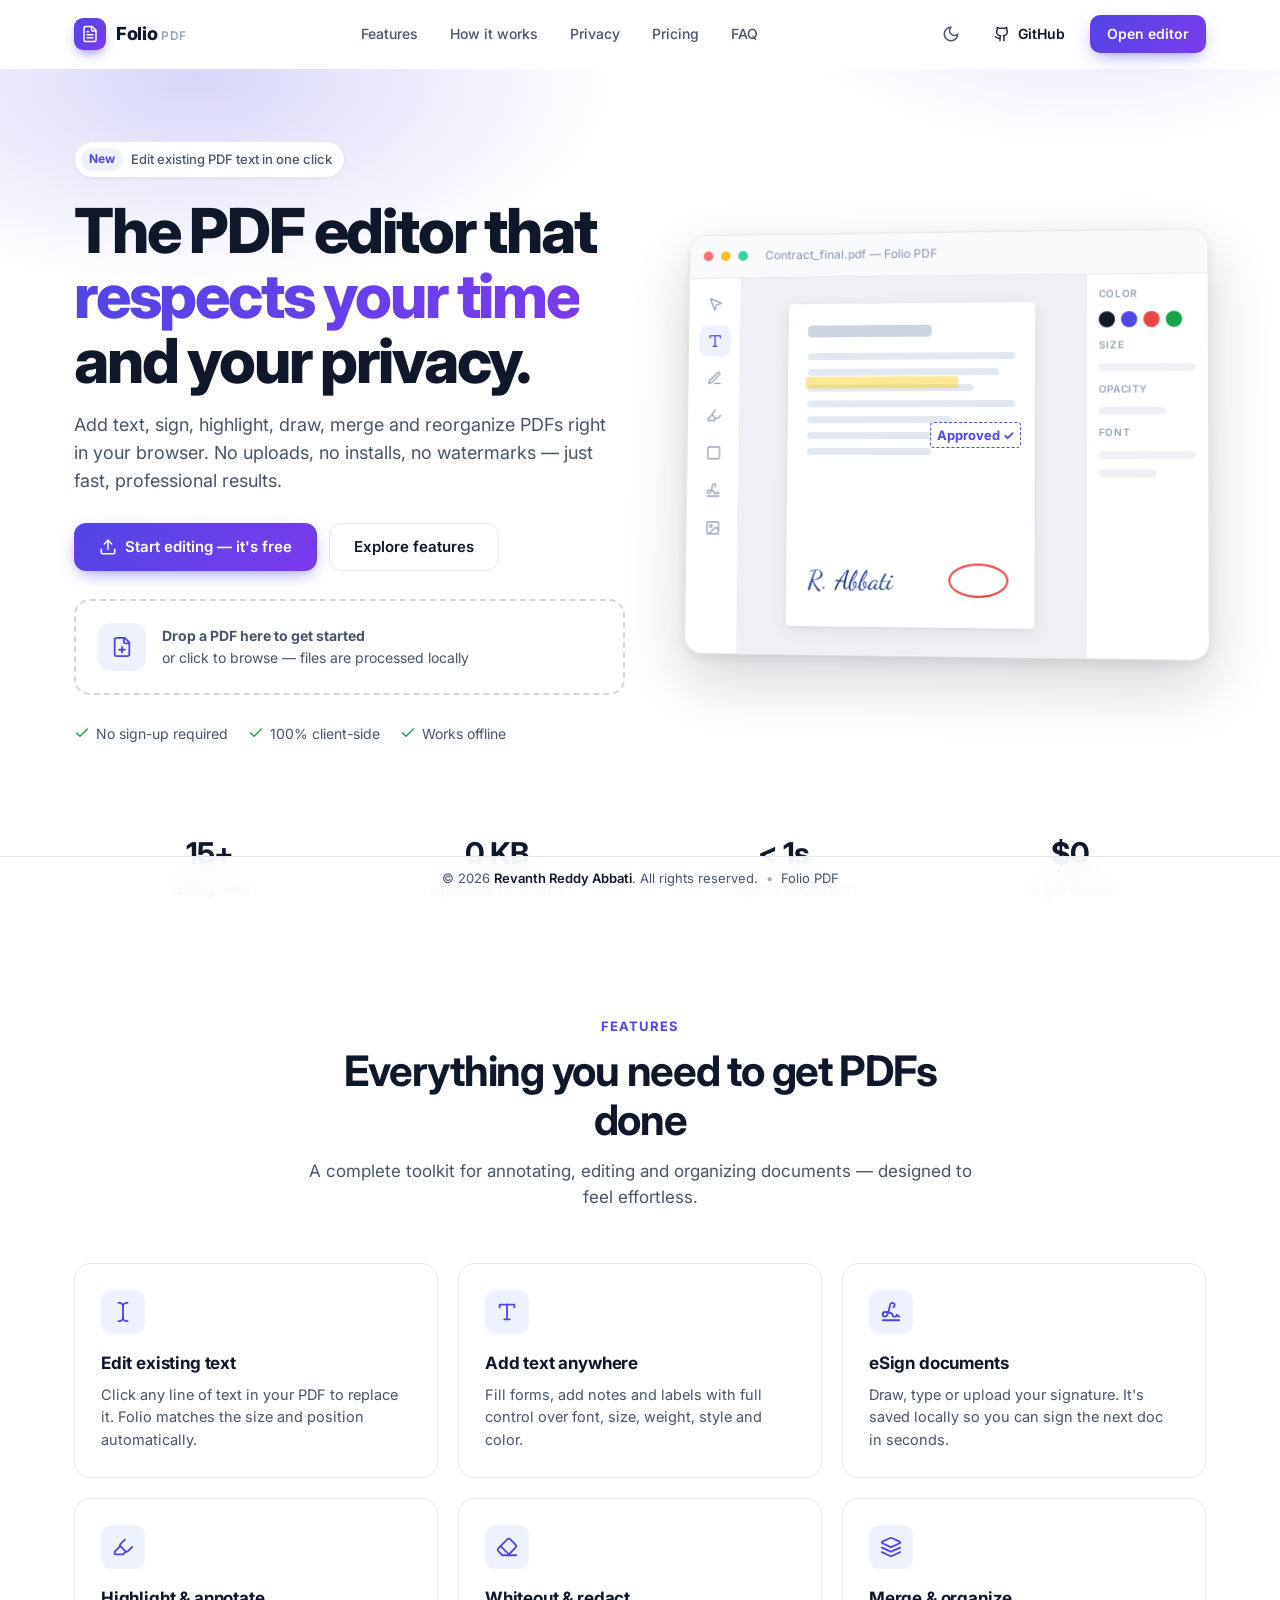
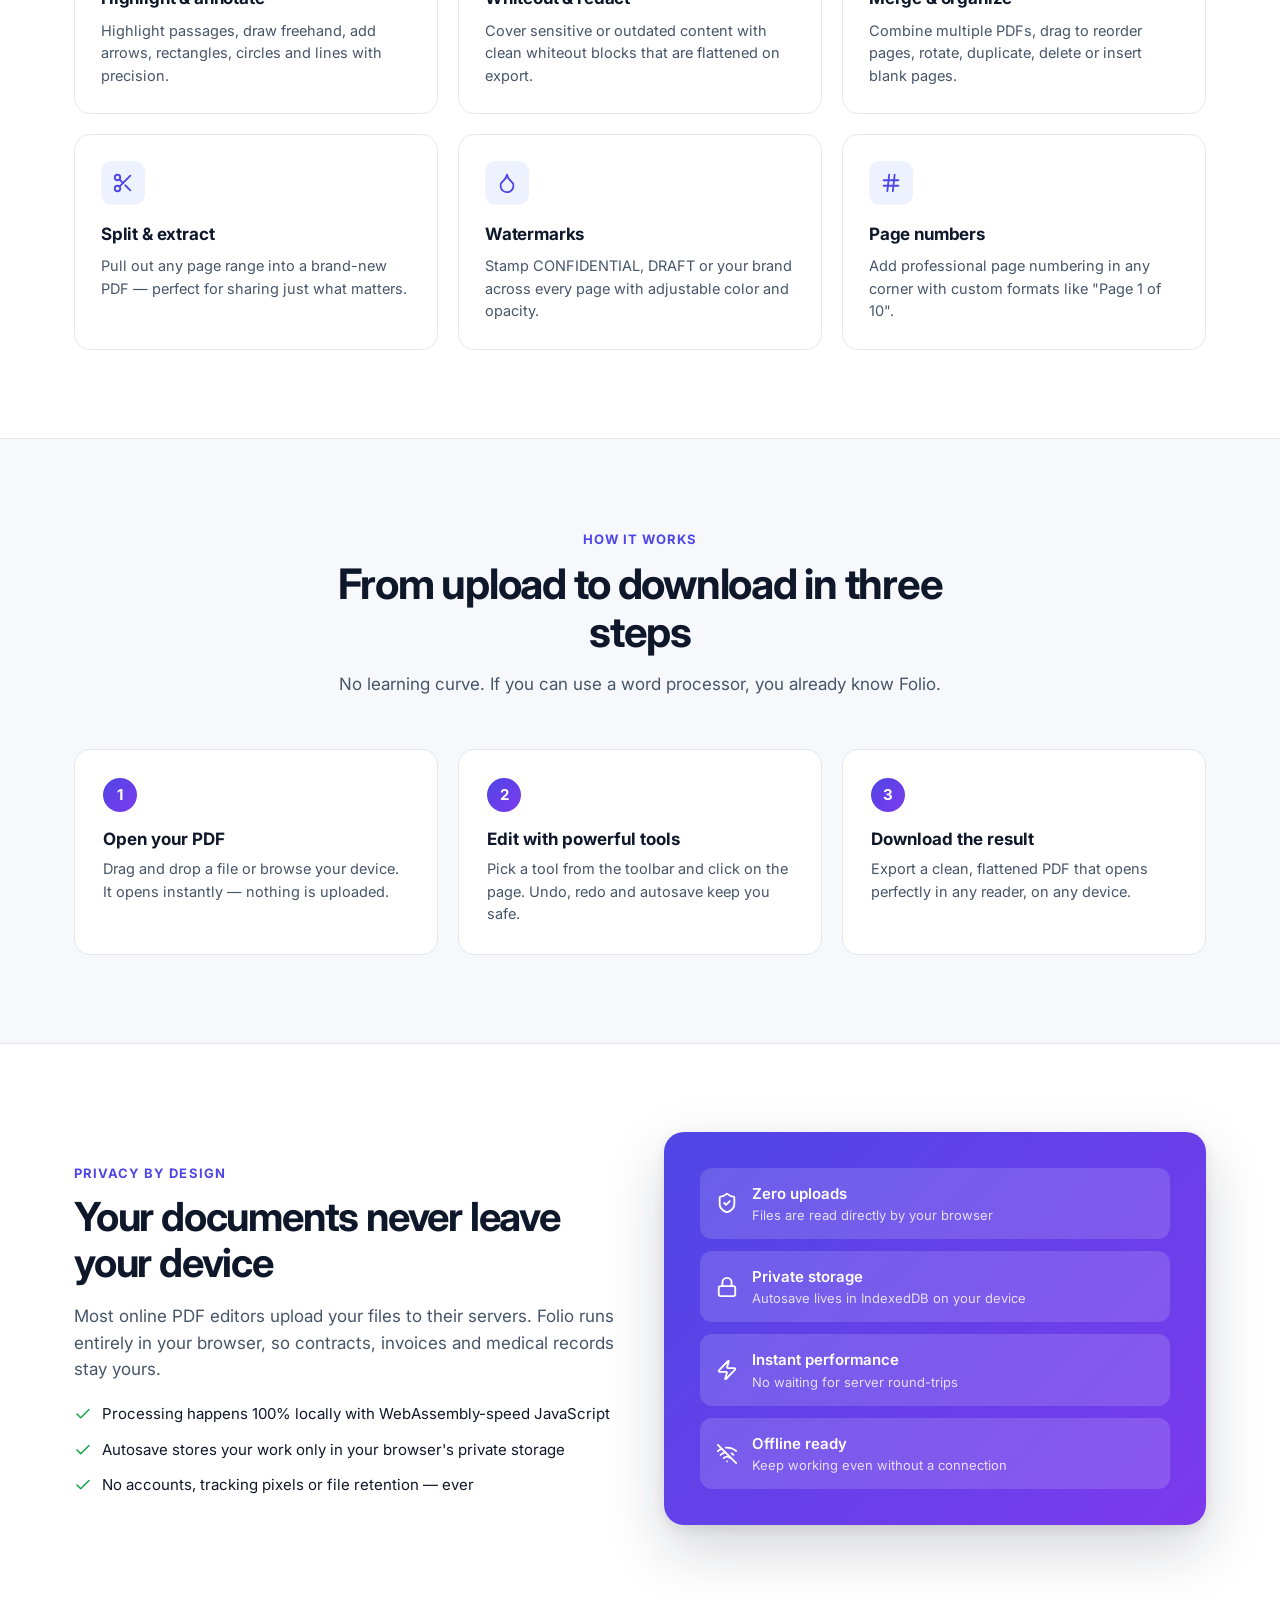
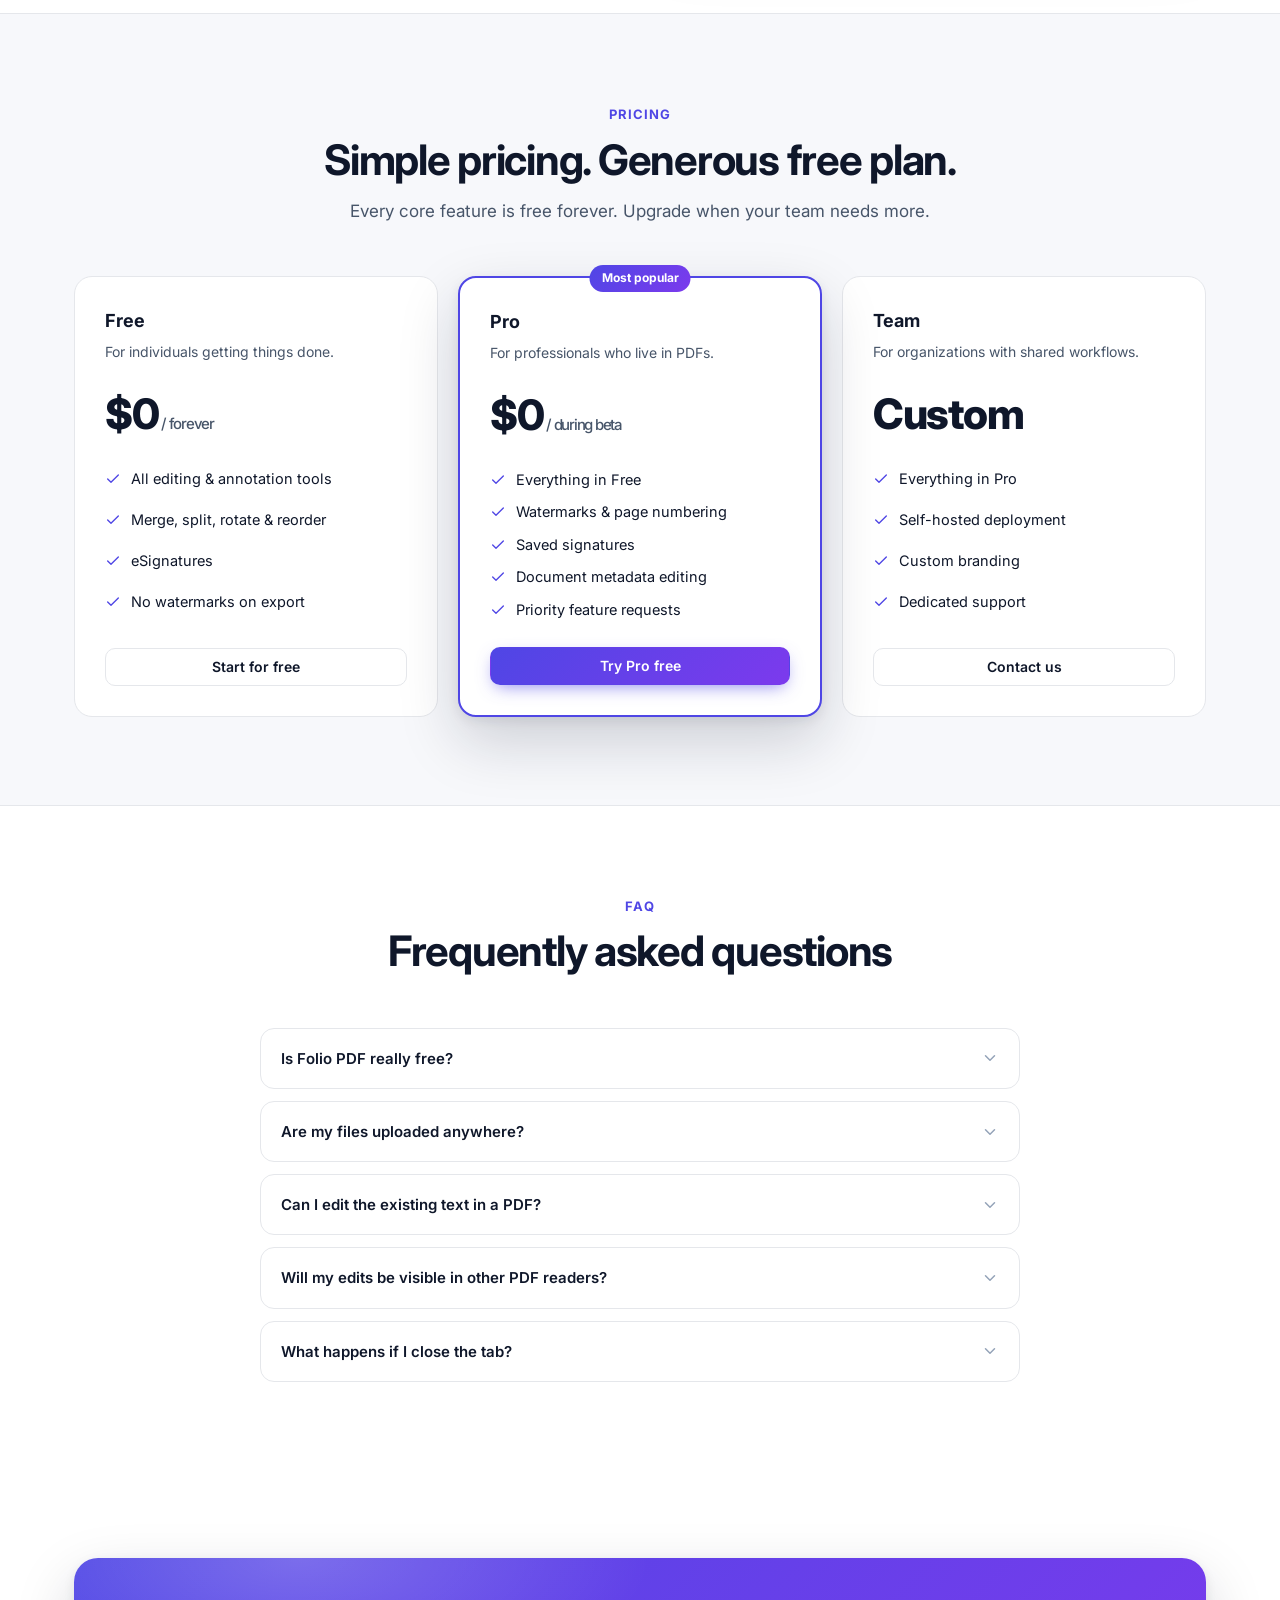
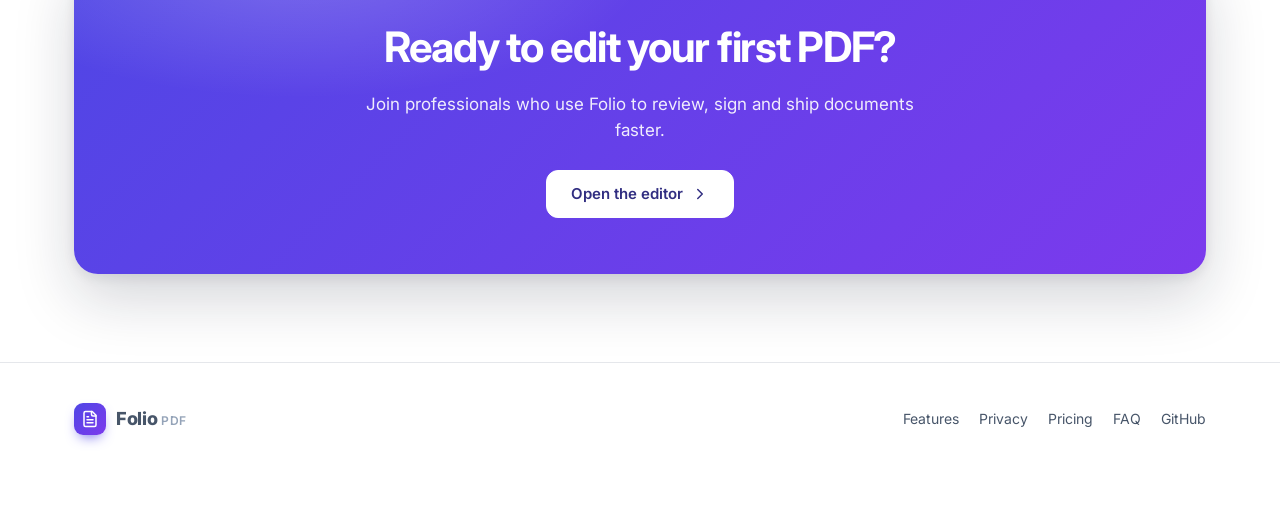
==== index.html @ 62354fe4 "Add Folio PDF: browser-based SaaS PDF editor Landing page plus a full client-side editor (pdf.js + p" ====
<!doctype html>
<html lang="en">
<head>
  <meta charset="utf-8">
  <meta name="viewport" content="width=device-width, initial-scale=1">
  <title>Folio PDF — Edit PDFs in your browser</title>
  <meta name="description" content="Folio PDF is a fast, private, browser-based PDF editor. Add text, edit existing text, sign, highlight, draw, merge, split, rotate and reorder pages — no uploads, no sign-up.">
  <meta name="author" content="Revanth Reddy Abbati">
  <meta property="og:title" content="Folio PDF — Edit PDFs in your browser">
  <meta property="og:description" content="Fast, private, browser-based PDF editor. Your files never leave your device.">
  <meta name="theme-color" content="#4f46e5">
  <link rel="icon" href="favicon.svg" type="image/svg+xml">
  <link rel="preconnect" href="https://fonts.googleapis.com">
  <link rel="preconnect" href="https://fonts.gstatic.com" crossorigin>
  <link href="https://fonts.googleapis.com/css2?family=Inter:wght@400;500;600;700;800&family=Dancing+Script:wght@600&display=swap" rel="stylesheet">
  <link rel="stylesheet" href="assets/css/base.css">
  <link rel="stylesheet" href="assets/css/landing.css">
  <script>try{var t=localStorage.getItem('folio-theme')||(matchMedia('(prefers-color-scheme: dark)').matches?'dark':'light');document.documentElement.dataset.theme=t}catch(e){}</script>
</head>
<body>
  <header class="nav" id="nav">
    <div class="container nav-inner">
      <a href="./" class="logo" aria-label="Folio PDF home">
        <span class="logo-mark"><i data-icon="file"></i></span>
        <span>Folio<small>PDF</small></span>
      </a>
      <nav class="nav-links" id="navLinks">
        <a href="#features">Features</a>
        <a href="#how">How it works</a>
        <a href="#privacy">Privacy</a>
        <a href="#pricing">Pricing</a>
        <a href="#faq">FAQ</a>
      </nav>
      <div class="nav-actions">
        <button class="icon-btn" id="themeBtn" aria-label="Toggle dark mode"><i data-icon="moon"></i></button>
        <a href="https://github.com/RevanthReddyAbbati/PdfEditor" class="btn btn-ghost" target="_blank" rel="noopener"><i data-icon="github" data-size="16"></i> GitHub</a>
        <a href="app.html" class="btn btn-primary">Open editor</a>
        <button class="icon-btn nav-toggle" id="navToggle" aria-label="Menu"><i data-icon="menu"></i></button>
      </div>
    </div>
  </header>

  <main>
    <section class="hero">
      <div class="container hero-grid">
        <div>
          <span class="badge"><b>New</b> Edit existing PDF text in one click</span>
          <h1>The PDF editor that <span class="grad">respects your time</span> and your privacy.</h1>
          <p class="lead">Add text, sign, highlight, draw, merge and reorganize PDFs right in your browser. No uploads, no installs, no watermarks — just fast, professional results.</p>
          <div class="hero-cta">
            <a href="app.html" class="btn btn-primary btn-lg"><i data-icon="upload"></i> Start editing — it's free</a>
            <a href="#features" class="btn btn-lg">Explore features</a>
          </div>
          <label class="dropzone" id="heroDrop">
            <input type="file" accept="application/pdf,.pdf" id="heroFile" hidden>
            <span class="dz-icon"><i data-icon="filePlus" data-size="22"></i></span>
            <span><strong>Drop a PDF here to get started</strong><span>or click to browse — files are processed locally</span></span>
          </label>
          <div class="hero-meta">
            <span><i data-icon="check" data-size="16"></i> No sign-up required</span>
            <span><i data-icon="check" data-size="16"></i> 100% client-side</span>
            <span><i data-icon="check" data-size="16"></i> Works offline</span>
          </div>
        </div>

        <div class="mock" aria-hidden="true">
          <div class="mock-bar"><i></i><i></i><i></i><span class="mock-title">Contract_final.pdf — Folio PDF</span></div>
          <div class="mock-body">
            <div class="mock-tools">
              <div><i data-icon="pointer" data-size="16"></i></div>
              <div class="on"><i data-icon="type" data-size="16"></i></div>
              <div><i data-icon="pen" data-size="16"></i></div>
              <div><i data-icon="highlighter" data-size="16"></i></div>
              <div><i data-icon="square" data-size="16"></i></div>
              <div><i data-icon="signature" data-size="16"></i></div>
              <div><i data-icon="image" data-size="16"></i></div>
            </div>
            <div class="mock-canvas">
              <div class="mock-page">
                <div class="l t"></div>
                <div class="l"></div><div class="l" style="width:92%"></div><div class="l" style="width:80%"></div>
                <div class="l"></div><div class="l" style="width:70%"></div><div class="l" style="width:88%"></div>
                <div class="l" style="width:60%"></div>
                <span class="hl"></span>
                <span class="note">Approved ✓</span>
                <span class="sig">R. Abbati</span>
                <span class="circ"></span>
              </div>
            </div>
            <div class="mock-side">
              <span class="lab">Color</span>
              <div class="sw"><i style="background:#111827"></i><i style="background:#4f46e5"></i><i style="background:#ef4444"></i><i style="background:#16a34a"></i></div>
              <span class="lab">Size</span><div class="bar"></div>
              <span class="lab">Opacity</span><div class="bar" style="width:70%"></div>
              <span class="lab">Font</span><div class="bar"></div><div class="bar" style="width:60%"></div>
            </div>
          </div>
        </div>
      </div>
    </section>

    <div class="stats">
      <div class="container stats-grid">
        <div class="stat reveal"><b>15+</b><span>Editing tools</span></div>
        <div class="stat reveal"><b>0 KB</b><span>Uploaded to servers</span></div>
        <div class="stat reveal"><b>&lt; 1s</b><span>To open a document</span></div>
        <div class="stat reveal"><b>$0</b><span>To get started</span></div>
      </div>
    </div>

    <section id="features">
      <div class="container">
        <div class="section-head reveal">
          <span class="eyebrow">Features</span>
          <h2>Everything you need to get PDFs done</h2>
          <p>A complete toolkit for annotating, editing and organizing documents — designed to feel effortless.</p>
        </div>
        <div class="features-grid">
          <div class="card reveal"><div class="ic"><i data-icon="editText" data-size="22"></i></div><h3>Edit existing text</h3><p>Click any line of text in your PDF to replace it. Folio matches the size and position automatically.</p></div>
          <div class="card reveal"><div class="ic"><i data-icon="type" data-size="22"></i></div><h3>Add text anywhere</h3><p>Fill forms, add notes and labels with full control over font, size, weight, style and color.</p></div>
          <div class="card reveal"><div class="ic"><i data-icon="signature" data-size="22"></i></div><h3>eSign documents</h3><p>Draw, type or upload your signature. It's saved locally so you can sign the next doc in seconds.</p></div>
          <div class="card reveal"><div class="ic"><i data-icon="highlighter" data-size="22"></i></div><h3>Highlight &amp; annotate</h3><p>Highlight passages, draw freehand, add arrows, rectangles, circles and lines with precision.</p></div>
          <div class="card reveal"><div class="ic"><i data-icon="eraser" data-size="22"></i></div><h3>Whiteout &amp; redact</h3><p>Cover sensitive or outdated content with clean whiteout blocks that are flattened on export.</p></div>
          <div class="card reveal"><div class="ic"><i data-icon="layers" data-size="22"></i></div><h3>Merge &amp; organize</h3><p>Combine multiple PDFs, drag to reorder pages, rotate, duplicate, delete or insert blank pages.</p></div>
          <div class="card reveal"><div class="ic"><i data-icon="scissors" data-size="22"></i></div><h3>Split &amp; extract</h3><p>Pull out any page range into a brand-new PDF — perfect for sharing just what matters.</p></div>
          <div class="card reveal"><div class="ic"><i data-icon="droplet" data-size="22"></i></div><h3>Watermarks</h3><p>Stamp CONFIDENTIAL, DRAFT or your brand across every page with adjustable color and opacity.</p></div>
          <div class="card reveal"><div class="ic"><i data-icon="hash" data-size="22"></i></div><h3>Page numbers</h3><p>Add professional page numbering in any corner with custom formats like "Page 1 of 10".</p></div>
        </div>
      </div>
    </section>

    <section id="how" class="alt">
      <div class="container">
        <div class="section-head reveal">
          <span class="eyebrow">How it works</span>
          <h2>From upload to download in three steps</h2>
          <p>No learning curve. If you can use a word processor, you already know Folio.</p>
        </div>
        <div class="steps">
          <div class="step reveal"><h3>Open your PDF</h3><p>Drag and drop a file or browse your device. It opens instantly — nothing is uploaded.</p></div>
          <div class="step reveal"><h3>Edit with powerful tools</h3><p>Pick a tool from the toolbar and click on the page. Undo, redo and autosave keep you safe.</p></div>
          <div class="step reveal"><h3>Download the result</h3><p>Export a clean, flattened PDF that opens perfectly in any reader, on any device.</p></div>
        </div>
      </div>
    </section>

    <section id="privacy">
      <div class="container privacy">
        <div class="reveal">
          <span class="eyebrow">Privacy by design</span>
          <h2>Your documents never leave your device</h2>
          <p>Most online PDF editors upload your files to their servers. Folio runs entirely in your browser, so contracts, invoices and medical records stay yours.</p>
          <ul class="checklist">
            <li><i data-icon="check"></i> Processing happens 100% locally with WebAssembly-speed JavaScript</li>
            <li><i data-icon="check"></i> Autosave stores your work only in your browser's private storage</li>
            <li><i data-icon="check"></i> No accounts, tracking pixels or file retention — ever</li>
          </ul>
        </div>
        <div class="privacy-visual reveal">
          <div class="row"><i data-icon="shield" data-size="22"></i><div>Zero uploads<small>Files are read directly by your browser</small></div></div>
          <div class="row"><i data-icon="lock" data-size="22"></i><div>Private storage<small>Autosave lives in IndexedDB on your device</small></div></div>
          <div class="row"><i data-icon="zap" data-size="22"></i><div>Instant performance<small>No waiting for server round-trips</small></div></div>
          <div class="row"><i data-icon="wifiOff" data-size="22"></i><div>Offline ready<small>Keep working even without a connection</small></div></div>
        </div>
      </div>
    </section>

    <section id="pricing" class="alt">
      <div class="container">
        <div class="section-head reveal">
          <span class="eyebrow">Pricing</span>
          <h2>Simple pricing. Generous free plan.</h2>
          <p>Every core feature is free forever. Upgrade when your team needs more.</p>
        </div>
        <div class="pricing">
          <div class="plan reveal">
            <h3>Free</h3><p class="desc">For individuals getting things done.</p>
            <div class="price">$0<span> / forever</span></div>
            <ul>
              <li><i data-icon="check" data-size="16"></i> All editing &amp; annotation tools</li>
              <li><i data-icon="check" data-size="16"></i> Merge, split, rotate &amp; reorder</li>
              <li><i data-icon="check" data-size="16"></i> eSignatures</li>
              <li><i data-icon="check" data-size="16"></i> No watermarks on export</li>
            </ul>
            <a href="app.html" class="btn">Start for free</a>
          </div>
          <div class="plan featured reveal">
            <h3>Pro</h3><p class="desc">For professionals who live in PDFs.</p>
            <div class="price">$0<span> / during beta</span></div>
            <ul>
              <li><i data-icon="check" data-size="16"></i> Everything in Free</li>
              <li><i data-icon="check" data-size="16"></i> Watermarks &amp; page numbering</li>
              <li><i data-icon="check" data-size="16"></i> Saved signatures</li>
              <li><i data-icon="check" data-size="16"></i> Document metadata editing</li>
              <li><i data-icon="check" data-size="16"></i> Priority feature requests</li>
            </ul>
            <a href="app.html" class="btn btn-primary">Try Pro free</a>
          </div>
          <div class="plan reveal">
            <h3>Team</h3><p class="desc">For organizations with shared workflows.</p>
            <div class="price">Custom</div>
            <ul>
              <li><i data-icon="check" data-size="16"></i> Everything in Pro</li>
              <li><i data-icon="check" data-size="16"></i> Self-hosted deployment</li>
              <li><i data-icon="check" data-size="16"></i> Custom branding</li>
              <li><i data-icon="check" data-size="16"></i> Dedicated support</li>
            </ul>
            <a href="https://github.com/RevanthReddyAbbati/PdfEditor" class="btn" target="_blank" rel="noopener">Contact us</a>
          </div>
        </div>
      </div>
    </section>

    <section id="faq">
      <div class="container">
        <div class="section-head reveal">
          <span class="eyebrow">FAQ</span>
          <h2>Frequently asked questions</h2>
        </div>
        <div class="faq">
          <details class="reveal"><summary>Is Folio PDF really free?<i data-icon="chevronDown"></i></summary><p>Yes. Every editing tool is free to use with no watermarks and no limits on the number of documents.</p></details>
          <details class="reveal"><summary>Are my files uploaded anywhere?<i data-icon="chevronDown"></i></summary><p>No. Folio reads and writes PDFs entirely inside your browser. Your documents are never sent to a server.</p></details>
          <details class="reveal"><summary>Can I edit the existing text in a PDF?<i data-icon="chevronDown"></i></summary><p>Yes. Choose the "Edit text" tool and click any line. Folio covers the original and places editable text with the same size and position.</p></details>
          <details class="reveal"><summary>Will my edits be visible in other PDF readers?<i data-icon="chevronDown"></i></summary><p>Absolutely. Edits are flattened into the PDF on export, so they look identical in Acrobat, Preview, Chrome and mobile readers.</p></details>
          <details class="reveal"><summary>What happens if I close the tab?<i data-icon="chevronDown"></i></summary><p>Your work is autosaved to your browser's local storage. Reopen the editor and you'll pick up right where you left off.</p></details>
        </div>
      </div>
    </section>

    <section>
      <div class="container">
        <div class="cta-band reveal">
          <h2>Ready to edit your first PDF?</h2>
          <p>Join professionals who use Folio to review, sign and ship documents faster.</p>
          <a href="app.html" class="btn btn-lg">Open the editor <i data-icon="chevronRight"></i></a>
        </div>
      </div>
    </section>
  </main>

  <div class="links-footer">
    <div class="container">
      <a href="./" class="logo"><span class="logo-mark"><i data-icon="file"></i></span><span>Folio<small>PDF</small></span></a>
      <nav>
        <a href="#features">Features</a><a href="#privacy">Privacy</a><a href="#pricing">Pricing</a><a href="#faq">FAQ</a>
        <a href="https://github.com/RevanthReddyAbbati/PdfEditor" target="_blank" rel="noopener">GitHub</a>
      </nav>
    </div>
  </div>

  <footer class="site-footer">
    <span>© <span class="js-year">2026</span> <strong>Revanth Reddy Abbati</strong>. All rights reserved.</span>
    <span class="dot hide-sm">•</span><span class="hide-sm">Folio PDF</span>
  </footer>

  <script type="module" src="assets/js/landing.js"></script>
</body>
</html>
---- assets/css/base.css ----
/* ===== Design tokens ===== */
:root {
  --brand: #4f46e5;
  --brand-2: #7c3aed;
  --brand-ink: #ffffff;
  --brand-soft: #eef2ff;
  --bg: #ffffff;
  --bg-2: #f7f8fb;
  --bg-3: #eef0f5;
  --surface: #ffffff;
  --surface-2: #f9fafb;
  --text: #0f172a;
  --text-2: #475569;
  --text-3: #94a3b8;
  --border: #e5e7eb;
  --border-2: #d1d5db;
  --danger: #dc2626;
  --success: #16a34a;
  --shadow-sm: 0 1px 2px rgba(15, 23, 42, .06);
  --shadow: 0 4px 16px rgba(15, 23, 42, .08), 0 1px 3px rgba(15, 23, 42, .06);
  --shadow-lg: 0 24px 60px rgba(15, 23, 42, .18), 0 4px 12px rgba(15, 23, 42, .08);
  --radius: 12px;
  --radius-sm: 8px;
  --footer-h: 44px;
  --font: 'Inter', system-ui, -apple-system, 'Segoe UI', Roboto, sans-serif;
  color-scheme: light;
}

:root[data-theme="dark"] {
  --brand: #818cf8;
  --brand-2: #a78bfa;
  --brand-ink: #0b0d14;
  --brand-soft: rgba(129, 140, 248, .14);
  --bg: #0b0d14;
  --bg-2: #10131c;
  --bg-3: #161a26;
  --surface: #131722;
  --surface-2: #1a1f2d;
  --text: #e6e8ef;
  --text-2: #a3aac0;
  --text-3: #6b7390;
  --border: #252b3b;
  --border-2: #323a4f;
  --danger: #f87171;
  --success: #4ade80;
  --shadow-sm: 0 1px 2px rgba(0, 0, 0, .4);
  --shadow: 0 4px 16px rgba(0, 0, 0, .35);
  --shadow-lg: 0 24px 60px rgba(0, 0, 0, .55);
  color-scheme: dark;
}

*, *::before, *::after { box-sizing: border-box; }
html, body { margin: 0; padding: 0; }
body {
  font-family: var(--font);
  background: var(--bg);
  color: var(--text);
  font-size: 15px;
  line-height: 1.55;
  -webkit-font-smoothing: antialiased;
}
a { color: inherit; text-decoration: none; }
button, input, select, textarea { font: inherit; color: inherit; }
img, svg { display: block; }
.icon { flex-shrink: 0; }

/* ===== Buttons ===== */
.btn {
  display: inline-flex; align-items: center; justify-content: center; gap: 8px;
  height: 38px; padding: 0 16px; border-radius: 10px;
  border: 1px solid var(--border); background: var(--surface); color: var(--text);
  font-weight: 600; font-size: 14px; cursor: pointer; white-space: nowrap;
  transition: background .15s, border-color .15s, transform .1s, box-shadow .15s;
}
.btn:hover { background: var(--surface-2); border-color: var(--border-2); }
.btn:active { transform: translateY(1px); }
.btn:disabled { opacity: .45; cursor: not-allowed; }
.btn-primary {
  background: linear-gradient(135deg, var(--brand), var(--brand-2));
  border-color: transparent; color: #fff;
  box-shadow: 0 6px 18px -6px color-mix(in srgb, var(--brand) 70%, transparent);
}
:root[data-theme="dark"] .btn-primary { color: #0b0d14; }
.btn-primary:hover { background: linear-gradient(135deg, var(--brand), var(--brand-2)); filter: brightness(1.07); border-color: transparent; }
.btn-ghost { background: transparent; border-color: transparent; }
.btn-ghost:hover { background: var(--bg-3); border-color: transparent; }
.btn-lg { height: 48px; padding: 0 24px; font-size: 15px; border-radius: 12px; }
.btn-sm { height: 32px; padding: 0 12px; font-size: 13px; border-radius: 8px; }
.btn-danger { color: var(--danger); }
.icon-btn {
  display: inline-grid; place-items: center; width: 36px; height: 36px;
  border-radius: 9px; border: 1px solid transparent; background: transparent;
  color: var(--text-2); cursor: pointer; transition: background .15s, color .15s;
}
.icon-btn:hover { background: var(--bg-3); color: var(--text); }
.icon-btn:disabled { opacity: .35; cursor: not-allowed; background: transparent; }
.icon-btn.active { background: var(--brand-soft); color: var(--brand); }

/* ===== Brand ===== */
.logo { display: inline-flex; align-items: center; gap: 10px; font-weight: 800; font-size: 18px; letter-spacing: -.02em; }
.logo-mark {
  width: 32px; height: 32px; border-radius: 9px; display: grid; place-items: center;
  background: linear-gradient(135deg, var(--brand), var(--brand-2)); color: #fff;
  box-shadow: 0 6px 14px -6px var(--brand);
}
.logo-mark svg { width: 18px; height: 18px; }
.logo small { font-weight: 600; color: var(--text-3); font-size: 12px; margin-left: 4px; letter-spacing: .04em; }

/* ===== Fixed footer ===== */
.site-footer {
  position: fixed; left: 0; right: 0; bottom: 0; z-index: 50;
  height: var(--footer-h);
  display: flex; align-items: center; justify-content: center; gap: 8px;
  padding: 0 16px;
  background: color-mix(in srgb, var(--surface) 88%, transparent);
  backdrop-filter: saturate(160%) blur(12px);
  -webkit-backdrop-filter: saturate(160%) blur(12px);
  border-top: 1px solid var(--border);
  font-size: 13px; color: var(--text-2);
  text-align: center;
}
.site-footer strong { color: var(--text); font-weight: 600; }
.site-footer .dot { opacity: .5; }
@media (max-width: 520px) { .site-footer .hide-sm { display: none; } }

/* ===== Toasts ===== */
.toasts { position: fixed; right: 16px; bottom: calc(var(--footer-h) + 16px); z-index: 1000; display: flex; flex-direction: column; gap: 8px; pointer-events: none; }
.toast {
  pointer-events: auto; display: flex; align-items: center; gap: 10px;
  background: var(--text); color: var(--bg); padding: 10px 14px; border-radius: 10px;
  box-shadow: var(--shadow-lg); font-size: 14px; font-weight: 500; max-width: 360px;
  animation: toast-in .25s ease;
}
.toast.error { background: var(--danger); color: #fff; }
.toast.success .icon { color: var(--success); }
@keyframes toast-in { from { opacity: 0; transform: translateY(8px); } }

.sr-only { position: absolute; width: 1px; height: 1px; overflow: hidden; clip: rect(0 0 0 0); }
---- assets/css/landing.css ----
body { padding-bottom: var(--footer-h); }
.container { width: 100%; max-width: 1180px; margin: 0 auto; padding: 0 24px; }
@media (max-width: 520px) { .container { padding: 0 16px; } }

/* ===== Nav ===== */
.nav {
  position: sticky; top: 0; z-index: 40;
  background: color-mix(in srgb, var(--bg) 82%, transparent);
  backdrop-filter: saturate(160%) blur(14px); -webkit-backdrop-filter: saturate(160%) blur(14px);
  border-bottom: 1px solid transparent; transition: border-color .2s;
}
.nav.scrolled { border-bottom-color: var(--border); }
.nav-inner { display: flex; align-items: center; justify-content: space-between; height: 68px; gap: 16px; }
.nav-links { display: flex; gap: 4px; }
.nav-links a { padding: 8px 14px; border-radius: 8px; color: var(--text-2); font-weight: 500; font-size: 14px; }
.nav-links a:hover { color: var(--text); background: var(--bg-3); }
.nav-actions { display: flex; align-items: center; gap: 8px; }
.nav-toggle { display: none; }
@media (max-width: 860px) {
  .nav-links {
    display: none; position: absolute; top: 68px; left: 0; right: 0; flex-direction: column;
    background: var(--surface); border-bottom: 1px solid var(--border); padding: 8px 16px 16px; box-shadow: var(--shadow);
  }
  .nav-links.open { display: flex; }
  .nav-toggle { display: inline-grid; }
  .nav-actions .btn-ghost { display: none; }
}

/* ===== Hero ===== */
.hero { position: relative; padding: 72px 0 40px; overflow: hidden; }
.hero::before {
  content: ''; position: absolute; inset: -200px -100px auto; height: 700px; z-index: -1;
  background:
    radial-gradient(600px 300px at 20% 30%, color-mix(in srgb, var(--brand) 22%, transparent), transparent 70%),
    radial-gradient(500px 300px at 80% 10%, color-mix(in srgb, var(--brand-2) 20%, transparent), transparent 70%);
}
.hero-grid { display: grid; grid-template-columns: 1.05fr 1fr; gap: 56px; align-items: center; }
.badge {
  display: inline-flex; align-items: center; gap: 8px; padding: 6px 12px 6px 6px; border-radius: 999px;
  background: var(--surface); border: 1px solid var(--border); font-size: 13px; font-weight: 500; color: var(--text-2);
  box-shadow: var(--shadow-sm);
}
.badge b { background: var(--brand-soft); color: var(--brand); padding: 2px 8px; border-radius: 999px; font-size: 12px; }
.hero h1 { font-size: clamp(38px, 5.4vw, 62px); line-height: 1.05; letter-spacing: -.035em; margin: 20px 0 18px; font-weight: 800; }
.grad { background: linear-gradient(135deg, var(--brand), var(--brand-2)); -webkit-background-clip: text; background-clip: text; color: transparent; }
.hero p.lead { font-size: 18px; color: var(--text-2); max-width: 540px; margin: 0 0 28px; }
.hero-cta { display: flex; gap: 12px; flex-wrap: wrap; }
.hero-meta { display: flex; gap: 20px; margin-top: 28px; flex-wrap: wrap; color: var(--text-2); font-size: 14px; }
.hero-meta span { display: inline-flex; align-items: center; gap: 6px; }
.hero-meta .icon { color: var(--success); }

.dropzone {
  margin-top: 28px; border: 2px dashed var(--border-2); border-radius: 16px; padding: 22px;
  display: flex; align-items: center; gap: 16px; background: var(--surface); cursor: pointer;
  transition: border-color .15s, background .15s;
}
.dropzone:hover, .dropzone.drag { border-color: var(--brand); background: var(--brand-soft); }
.dropzone .dz-icon { width: 48px; height: 48px; border-radius: 12px; display: grid; place-items: center; background: var(--brand-soft); color: var(--brand); flex-shrink: 0; }
.dropzone strong { display: block; }
.dropzone span { color: var(--text-2); font-size: 14px; }

/* App mock */
.mock {
  border-radius: 18px; background: var(--surface); border: 1px solid var(--border); box-shadow: var(--shadow-lg);
  overflow: hidden; transform: perspective(1600px) rotateY(-6deg) rotateX(3deg); transition: transform .4s;
}
.mock:hover { transform: none; }
.mock-bar { display: flex; align-items: center; gap: 8px; padding: 12px 14px; border-bottom: 1px solid var(--border); background: var(--surface-2); }
.mock-bar i { width: 10px; height: 10px; border-radius: 50%; background: var(--border-2); display: block; }
.mock-bar i:nth-child(1) { background: #f87171; } .mock-bar i:nth-child(2) { background: #fbbf24; } .mock-bar i:nth-child(3) { background: #34d399; }
.mock-bar .mock-title { margin-left: 10px; font-size: 12px; color: var(--text-3); font-weight: 500; }
.mock-body { display: grid; grid-template-columns: 54px 1fr 120px; height: 380px; }
.mock-tools { border-right: 1px solid var(--border); display: flex; flex-direction: column; align-items: center; gap: 6px; padding: 10px 0; }
.mock-tools div { width: 32px; height: 32px; border-radius: 8px; display: grid; place-items: center; color: var(--text-3); }
.mock-tools div.on { background: var(--brand-soft); color: var(--brand); }
.mock-canvas { background: var(--bg-3); display: grid; place-items: center; padding: 18px; }
.mock-page { width: 100%; max-width: 250px; aspect-ratio: 1 / 1.3; background: #fff; border-radius: 4px; box-shadow: var(--shadow); padding: 22px 20px; position: relative; color: #0f172a; }
.mock-page .l { height: 7px; border-radius: 4px; background: #e2e8f0; margin-bottom: 9px; }
.mock-page .l.t { height: 12px; width: 60%; background: #cbd5e1; margin-bottom: 16px; }
.mock-page .hl { position: absolute; left: 18px; top: 74px; width: 62%; height: 12px; background: rgba(250, 204, 21, .45); border-radius: 2px; }
.mock-page .note { position: absolute; right: 14px; top: 120px; font-size: 13px; font-weight: 700; color: var(--brand); border: 1.5px dashed var(--brand); padding: 2px 6px; border-radius: 4px; background: #fff; }
.mock-page .sig { position: absolute; left: 22px; bottom: 26px; font-family: 'Dancing Script', cursive; font-size: 26px; color: #1e3a8a; }
.mock-page .circ { position: absolute; right: 26px; bottom: 30px; width: 60px; height: 34px; border: 2px solid #ef4444; border-radius: 50%; }
.mock-side { border-left: 1px solid var(--border); padding: 12px; display: flex; flex-direction: column; gap: 10px; }
.mock-side .sw { display: flex; gap: 6px; }
.mock-side .sw i { width: 16px; height: 16px; border-radius: 50%; display: block; }
.mock-side .bar { height: 8px; border-radius: 4px; background: var(--bg-3); }
.mock-side .lab { font-size: 10px; text-transform: uppercase; letter-spacing: .06em; color: var(--text-3); font-weight: 600; }
@media (max-width: 960px) { .hero-grid { grid-template-columns: 1fr; } .mock { transform: none; } }
@media (max-width: 520px) { .mock-body { grid-template-columns: 44px 1fr; } .mock-side { display: none; } .hero { padding-top: 40px; } }

/* ===== Sections ===== */
section { padding: 88px 0; }
.section-head { text-align: center; max-width: 680px; margin: 0 auto 52px; }
.eyebrow { color: var(--brand); font-weight: 700; font-size: 13px; letter-spacing: .08em; text-transform: uppercase; }
.section-head h2 { font-size: clamp(28px, 3.6vw, 42px); letter-spacing: -.03em; line-height: 1.15; margin: 10px 0 14px; }
.section-head p { color: var(--text-2); font-size: 17px; margin: 0; }
.alt { background: var(--bg-2); border-top: 1px solid var(--border); border-bottom: 1px solid var(--border); }

.stats { padding: 28px 0 8px; }
.stats-grid { display: grid; grid-template-columns: repeat(4, 1fr); gap: 16px; }
.stat { text-align: center; padding: 18px; }
.stat b { display: block; font-size: 30px; letter-spacing: -.03em; }
.stat span { color: var(--text-2); font-size: 14px; }
@media (max-width: 720px) { .stats-grid { grid-template-columns: repeat(2, 1fr); } }

.features-grid { display: grid; grid-template-columns: repeat(3, 1fr); gap: 20px; }
.card {
  background: var(--surface); border: 1px solid var(--border); border-radius: 16px; padding: 26px;
  transition: transform .2s, box-shadow .2s, border-color .2s;
}
.card:hover { transform: translateY(-3px); box-shadow: var(--shadow); border-color: var(--border-2); }
.card .ic { width: 44px; height: 44px; border-radius: 11px; display: grid; place-items: center; background: var(--brand-soft); color: var(--brand); margin-bottom: 16px; }
.card h3 { margin: 0 0 8px; font-size: 17px; letter-spacing: -.01em; }
.card p { margin: 0; color: var(--text-2); font-size: 14.5px; }
@media (max-width: 960px) { .features-grid { grid-template-columns: repeat(2, 1fr); } }
@media (max-width: 620px) { .features-grid { grid-template-columns: 1fr; } }

.steps { display: grid; grid-template-columns: repeat(3, 1fr); gap: 20px; counter-reset: step; }
.step { position: relative; padding: 28px; border-radius: 16px; background: var(--surface); border: 1px solid var(--border); }
.step::before {
  counter-increment: step; content: counter(step); width: 34px; height: 34px; border-radius: 50%;
  display: grid; place-items: center; font-weight: 700; color: #fff; margin-bottom: 14px;
  background: linear-gradient(135deg, var(--brand), var(--brand-2));
}
.step h3 { margin: 0 0 6px; font-size: 17px; }
.step p { margin: 0; color: var(--text-2); font-size: 14.5px; }
@media (max-width: 820px) { .steps { grid-template-columns: 1fr; } }

/* Privacy band */
.privacy { display: grid; grid-template-columns: 1fr 1fr; gap: 48px; align-items: center; }
.privacy h2 { font-size: clamp(28px, 3.4vw, 40px); letter-spacing: -.03em; line-height: 1.15; margin: 10px 0 14px; }
.privacy p { color: var(--text-2); font-size: 17px; }
.checklist { list-style: none; padding: 0; margin: 20px 0 0; display: grid; gap: 12px; }
.checklist li { display: flex; gap: 10px; align-items: flex-start; }
.checklist .icon { color: var(--success); margin-top: 3px; }
.privacy-visual { border-radius: 20px; padding: 36px; background: linear-gradient(135deg, var(--brand), var(--brand-2)); color: #fff; box-shadow: var(--shadow-lg); }
.privacy-visual .row { display: flex; align-items: center; gap: 14px; padding: 14px 16px; border-radius: 12px; background: rgba(255,255,255,.14); margin-bottom: 12px; font-weight: 600; }
.privacy-visual .row:last-child { margin-bottom: 0; }
.privacy-visual small { display: block; font-weight: 400; opacity: .8; font-size: 13px; }
@media (max-width: 860px) { .privacy { grid-template-columns: 1fr; } }

/* Pricing */
.pricing { display: grid; grid-template-columns: repeat(3, 1fr); gap: 20px; align-items: stretch; }
.plan { background: var(--surface); border: 1px solid var(--border); border-radius: 18px; padding: 30px; display: flex; flex-direction: column; }
.plan.featured { border: 2px solid var(--brand); box-shadow: var(--shadow-lg); position: relative; }
.plan.featured::after { content: 'Most popular'; position: absolute; top: -13px; left: 50%; transform: translateX(-50%); background: linear-gradient(135deg, var(--brand), var(--brand-2)); color: #fff; font-size: 12px; font-weight: 700; padding: 4px 12px; border-radius: 999px; }
.plan h3 { margin: 0; font-size: 18px; }
.plan .desc { color: var(--text-2); font-size: 14px; margin: 6px 0 18px; }
.plan .price { font-size: 42px; font-weight: 800; letter-spacing: -.03em; }
.plan .price span { font-size: 15px; color: var(--text-2); font-weight: 500; }
.plan ul { list-style: none; padding: 0; margin: 22px 0 26px; display: grid; gap: 10px; font-size: 14.5px; flex: 1; }
.plan li { display: flex; gap: 10px; }
.plan li .icon { color: var(--brand); margin-top: 3px; }
@media (max-width: 900px) { .pricing { grid-template-columns: 1fr; max-width: 460px; margin: 0 auto; } }

/* FAQ */
.faq { max-width: 760px; margin: 0 auto; display: grid; gap: 12px; }
.faq details { background: var(--surface); border: 1px solid var(--border); border-radius: 14px; padding: 0 20px; }
.faq summary { cursor: pointer; list-style: none; padding: 18px 0; font-weight: 600; display: flex; justify-content: space-between; align-items: center; gap: 12px; }
.faq summary::-webkit-details-marker { display: none; }
.faq summary .icon { transition: transform .2s; color: var(--text-3); }
.faq details[open] summary .icon { transform: rotate(180deg); }
.faq details p { margin: 0 0 18px; color: var(--text-2); }

/* CTA */
.cta-band {
  border-radius: 24px; padding: 56px 40px; text-align: center; color: #fff;
  background: radial-gradient(500px 200px at 20% 0%, rgba(255,255,255,.22), transparent 70%), linear-gradient(135deg, var(--brand), var(--brand-2));
  box-shadow: var(--shadow-lg);
}
.cta-band h2 { font-size: clamp(28px, 3.6vw, 42px); margin: 0 0 12px; letter-spacing: -.03em; }
.cta-band p { margin: 0 auto 26px; opacity: .9; font-size: 17px; max-width: 560px; }
.cta-band .btn { background: #fff; color: #312e81; border-color: #fff; }
.cta-band .btn:hover { background: #f1f5f9; }

/* Bottom links (non-fixed) */
.links-footer { padding: 40px 0 32px; border-top: 1px solid var(--border); color: var(--text-2); font-size: 14px; }
.links-footer .container { display: flex; justify-content: space-between; align-items: center; gap: 20px; flex-wrap: wrap; }
.links-footer nav { display: flex; gap: 20px; flex-wrap: wrap; }
.links-footer a:hover { color: var(--text); }

.reveal { opacity: 0; transform: translateY(16px); transition: opacity .6s ease, transform .6s ease; }
.reveal.in { opacity: 1; transform: none; }
@media (prefers-reduced-motion: reduce) { .reveal { opacity: 1; transform: none; transition: none; } .mock { transform: none; } }
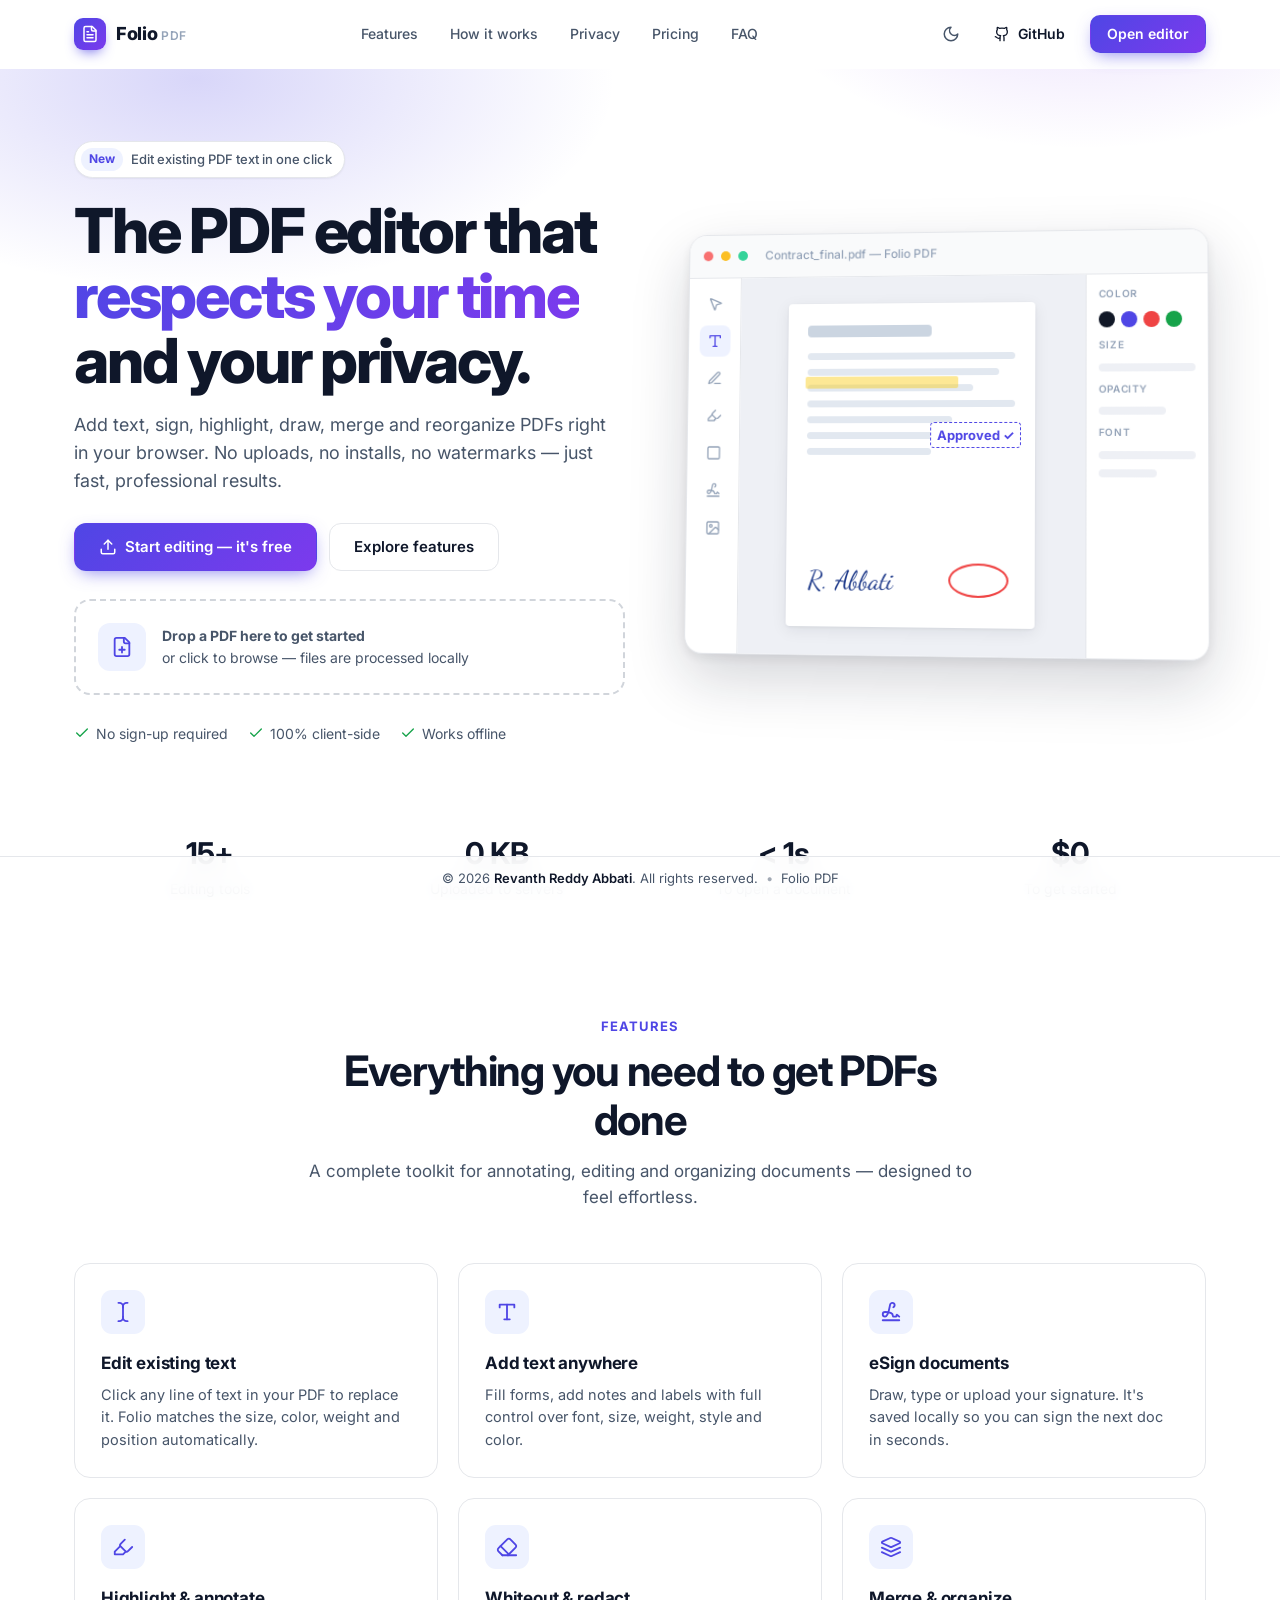
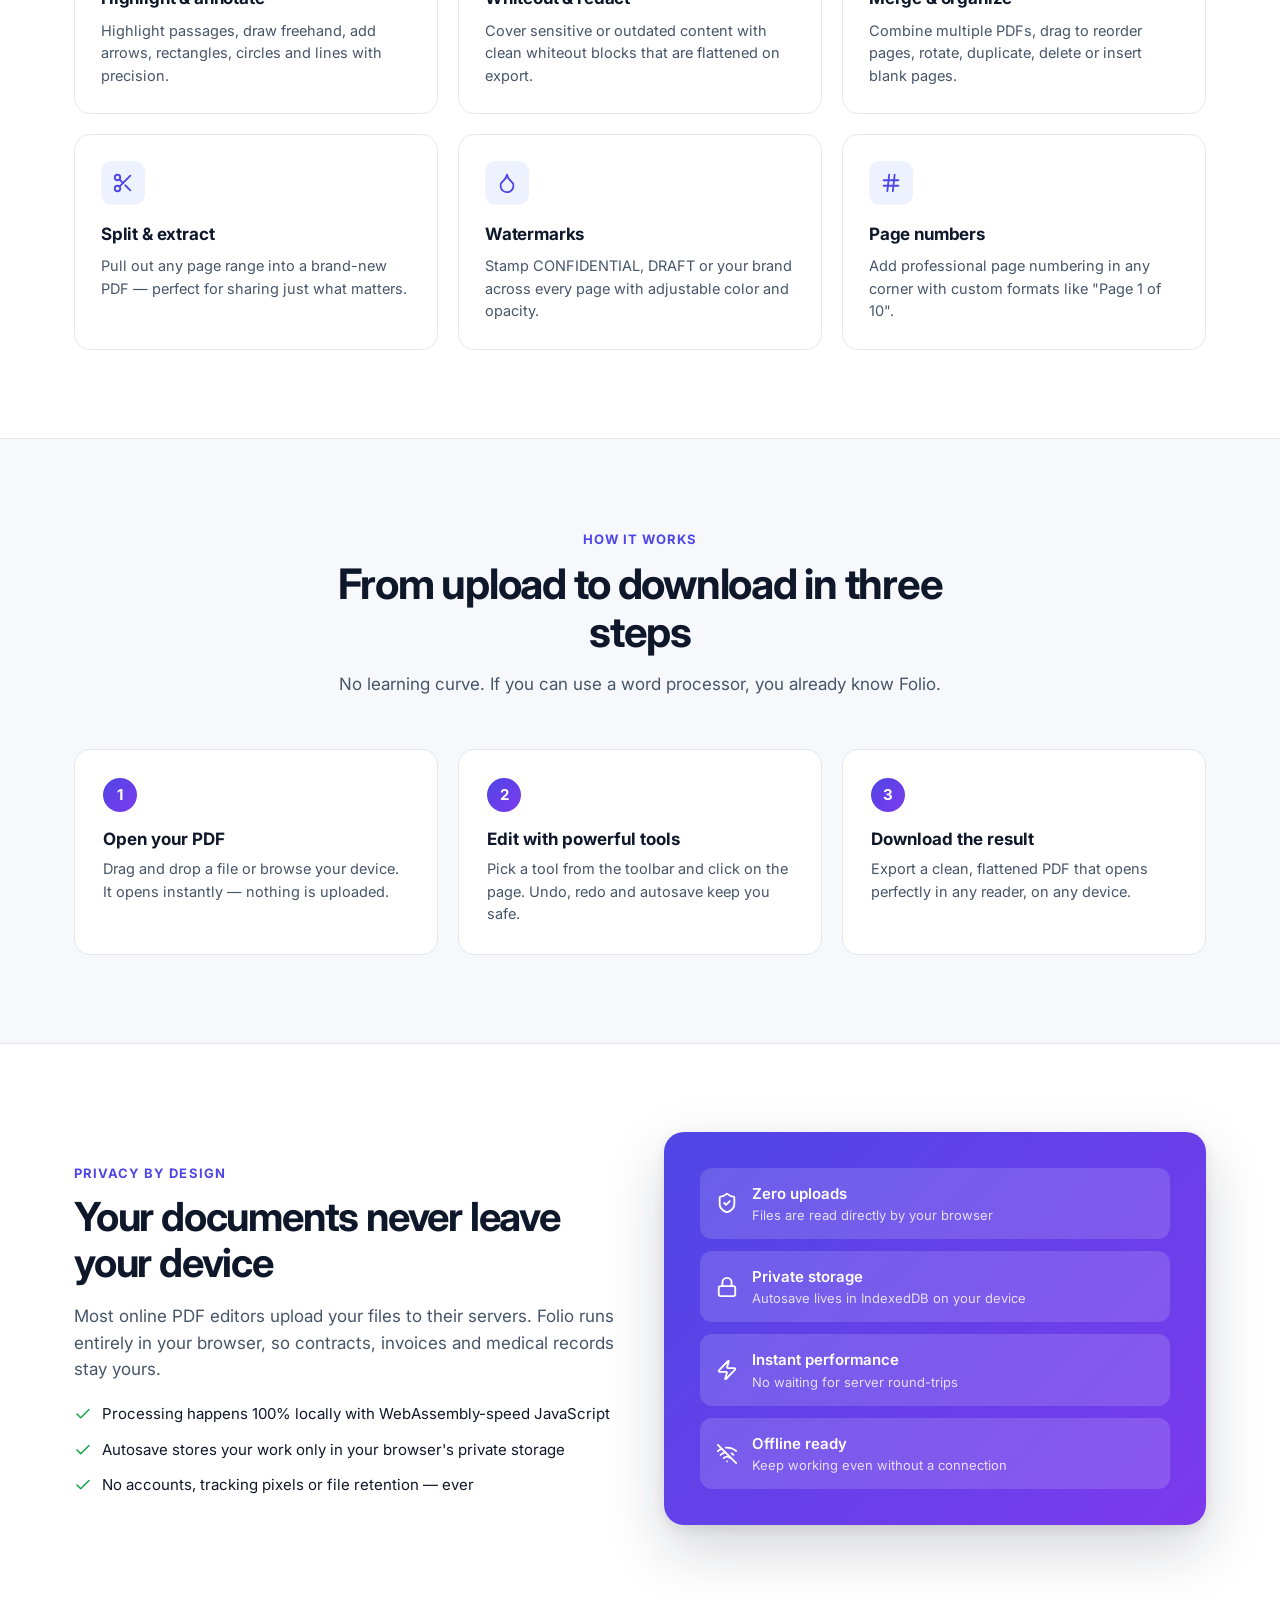
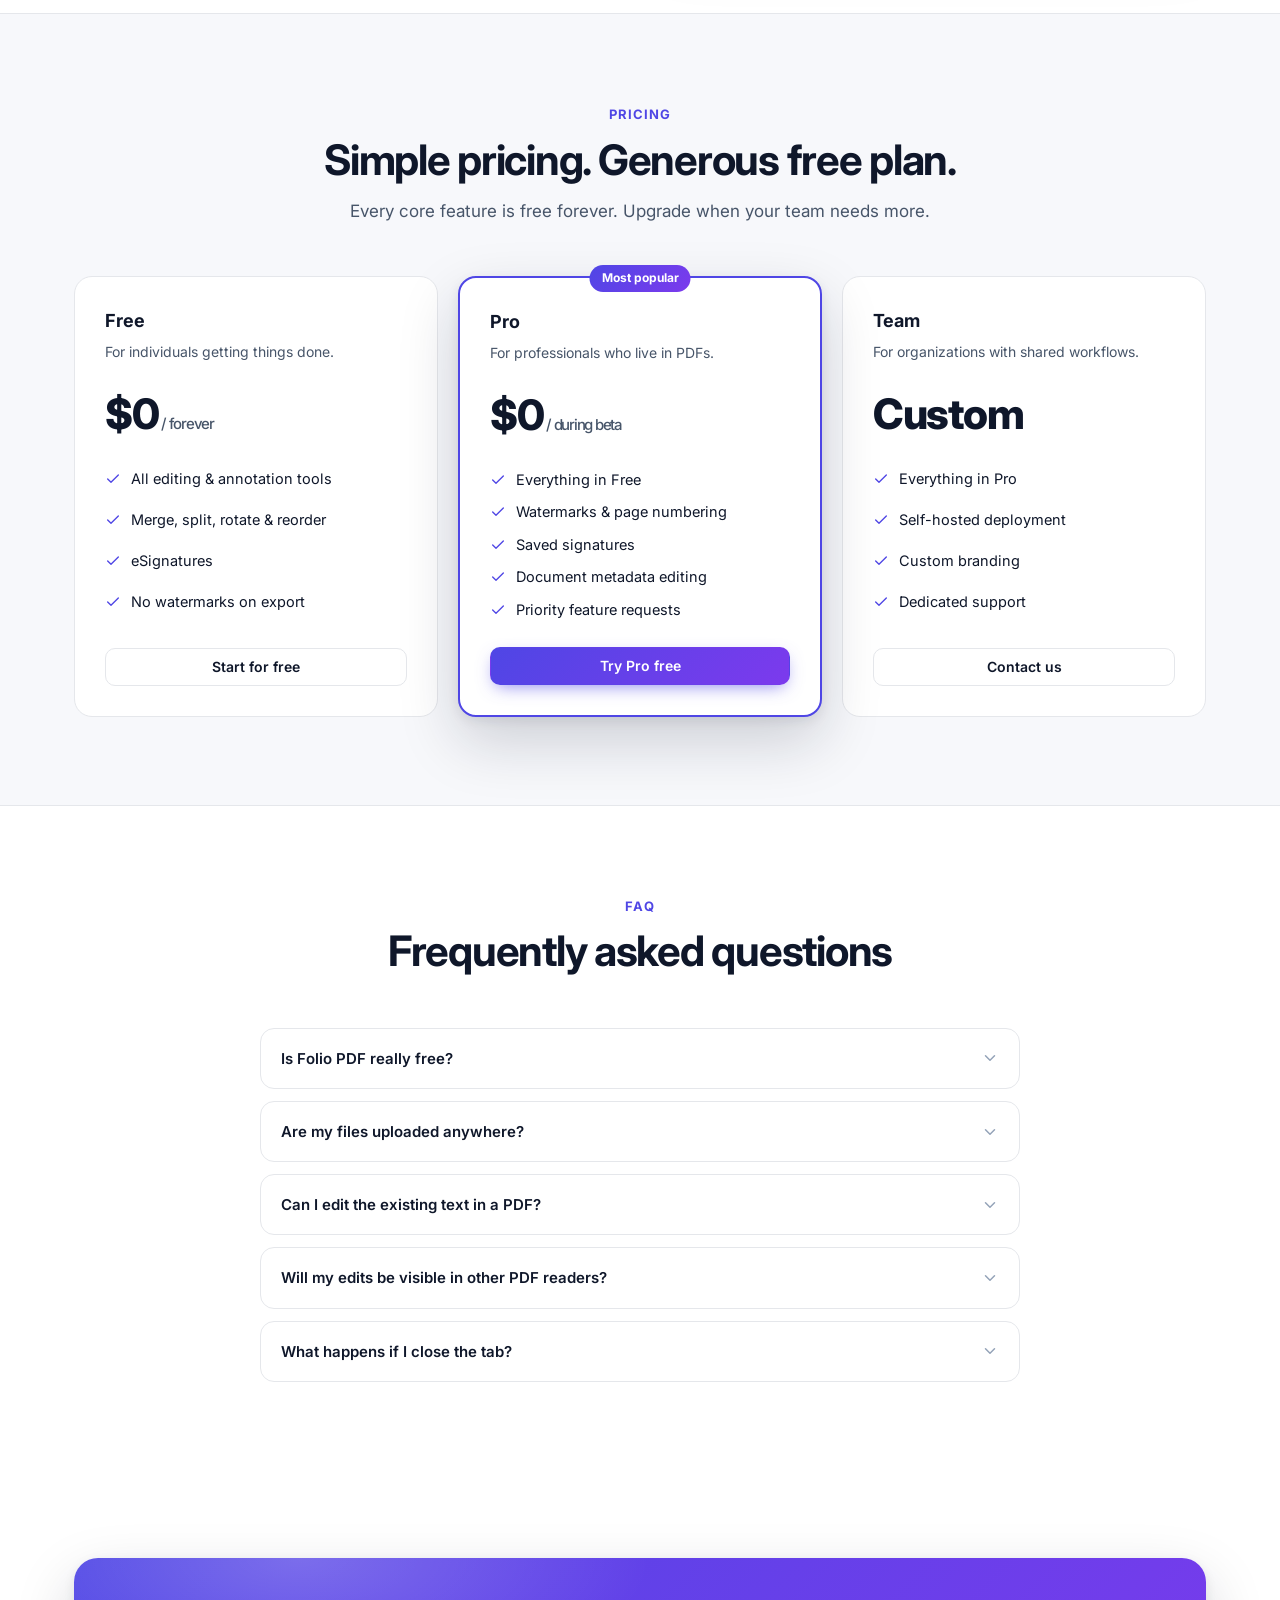
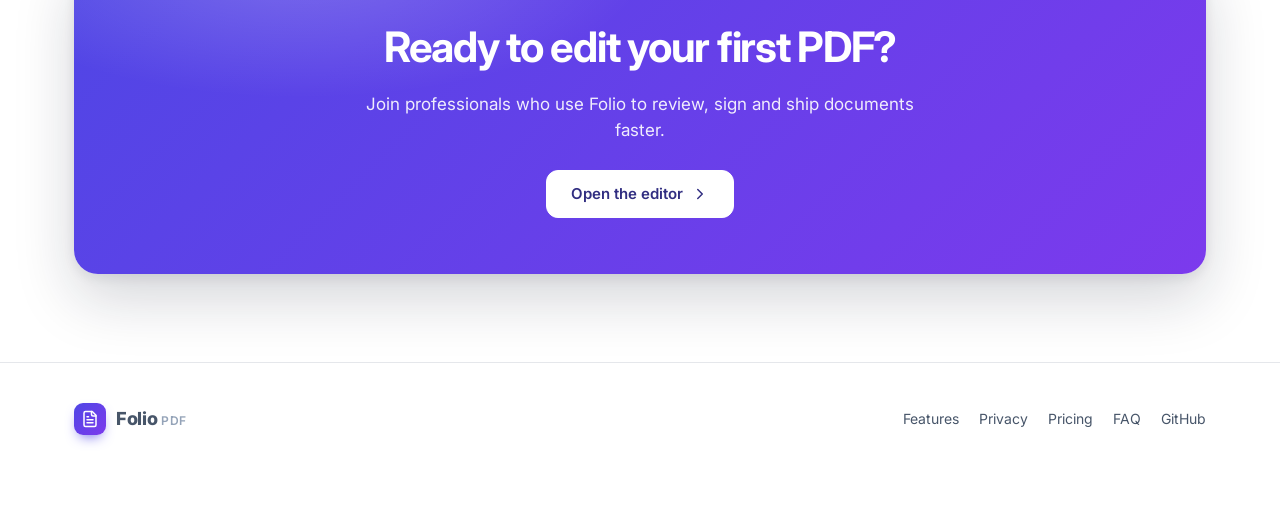
==== commit 310c8dff: "Keep original color, weight, style and background when editing PDF text Edit text now reads the real" ====
--- a/index.html
+++ b/index.html
@@ -116,7 +116,7 @@
           <p>A complete toolkit for annotating, editing and organizing documents — designed to feel effortless.</p>
         </div>
         <div class="features-grid">
-          <div class="card reveal"><div class="ic"><i data-icon="editText" data-size="22"></i></div><h3>Edit existing text</h3><p>Click any line of text in your PDF to replace it. Folio matches the size and position automatically.</p></div>
+          <div class="card reveal"><div class="ic"><i data-icon="editText" data-size="22"></i></div><h3>Edit existing text</h3><p>Click any line of text in your PDF to replace it. Folio matches the size, color, weight and position automatically.</p></div>
           <div class="card reveal"><div class="ic"><i data-icon="type" data-size="22"></i></div><h3>Add text anywhere</h3><p>Fill forms, add notes and labels with full control over font, size, weight, style and color.</p></div>
           <div class="card reveal"><div class="ic"><i data-icon="signature" data-size="22"></i></div><h3>eSign documents</h3><p>Draw, type or upload your signature. It's saved locally so you can sign the next doc in seconds.</p></div>
           <div class="card reveal"><div class="ic"><i data-icon="highlighter" data-size="22"></i></div><h3>Highlight &amp; annotate</h3><p>Highlight passages, draw freehand, add arrows, rectangles, circles and lines with precision.</p></div>
@@ -220,7 +220,7 @@
         <div class="faq">
           <details class="reveal"><summary>Is Folio PDF really free?<i data-icon="chevronDown"></i></summary><p>Yes. Every editing tool is free to use with no watermarks and no limits on the number of documents.</p></details>
           <details class="reveal"><summary>Are my files uploaded anywhere?<i data-icon="chevronDown"></i></summary><p>No. Folio reads and writes PDFs entirely inside your browser. Your documents are never sent to a server.</p></details>
-          <details class="reveal"><summary>Can I edit the existing text in a PDF?<i data-icon="chevronDown"></i></summary><p>Yes. Choose the "Edit text" tool and click any line. Folio covers the original and places editable text with the same size and position.</p></details>
+          <details class="reveal"><summary>Can I edit the existing text in a PDF?<i data-icon="chevronDown"></i></summary><p>Yes. Choose the "Edit text" tool and click any line. Folio covers the original and places editable text with the same size, color, weight and position.</p></details>
           <details class="reveal"><summary>Will my edits be visible in other PDF readers?<i data-icon="chevronDown"></i></summary><p>Absolutely. Edits are flattened into the PDF on export, so they look identical in Acrobat, Preview, Chrome and mobile readers.</p></details>
           <details class="reveal"><summary>What happens if I close the tab?<i data-icon="chevronDown"></i></summary><p>Your work is autosaved to your browser's local storage. Reopen the editor and you'll pick up right where you left off.</p></details>
         </div>
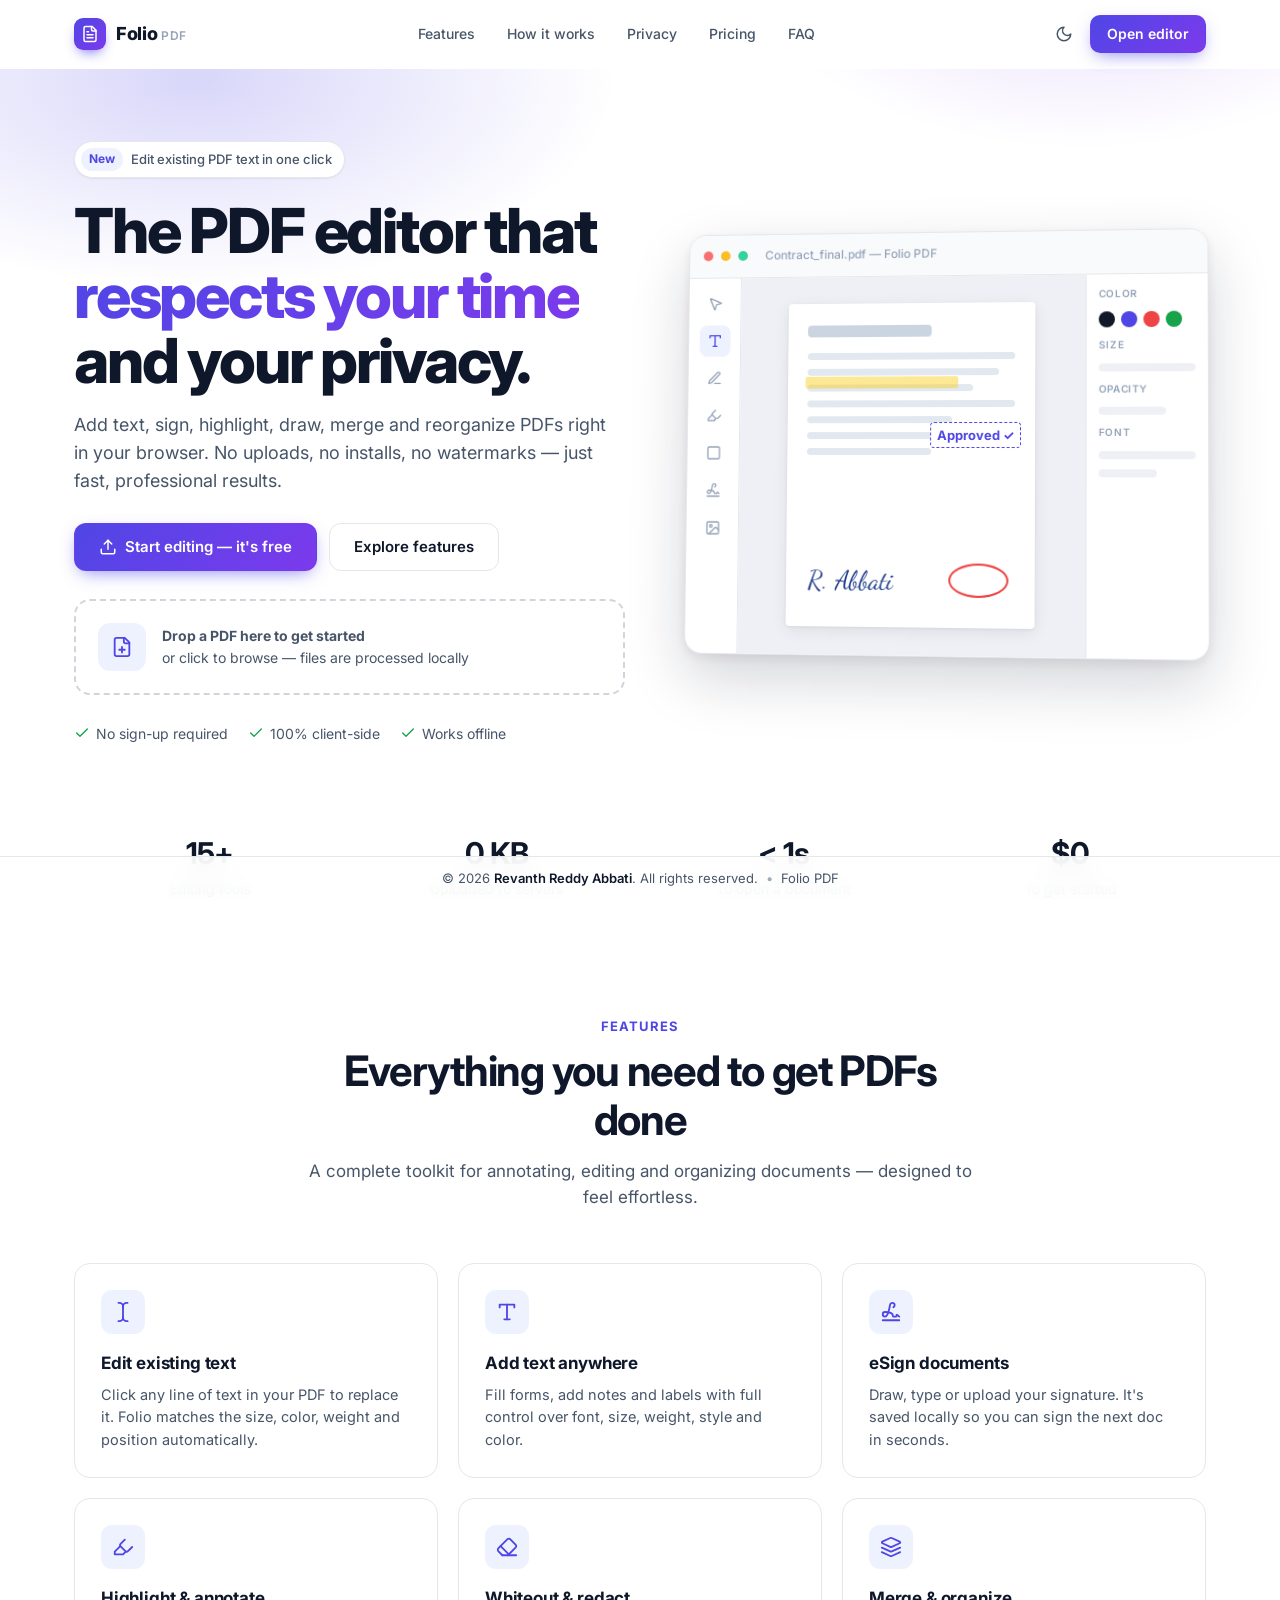
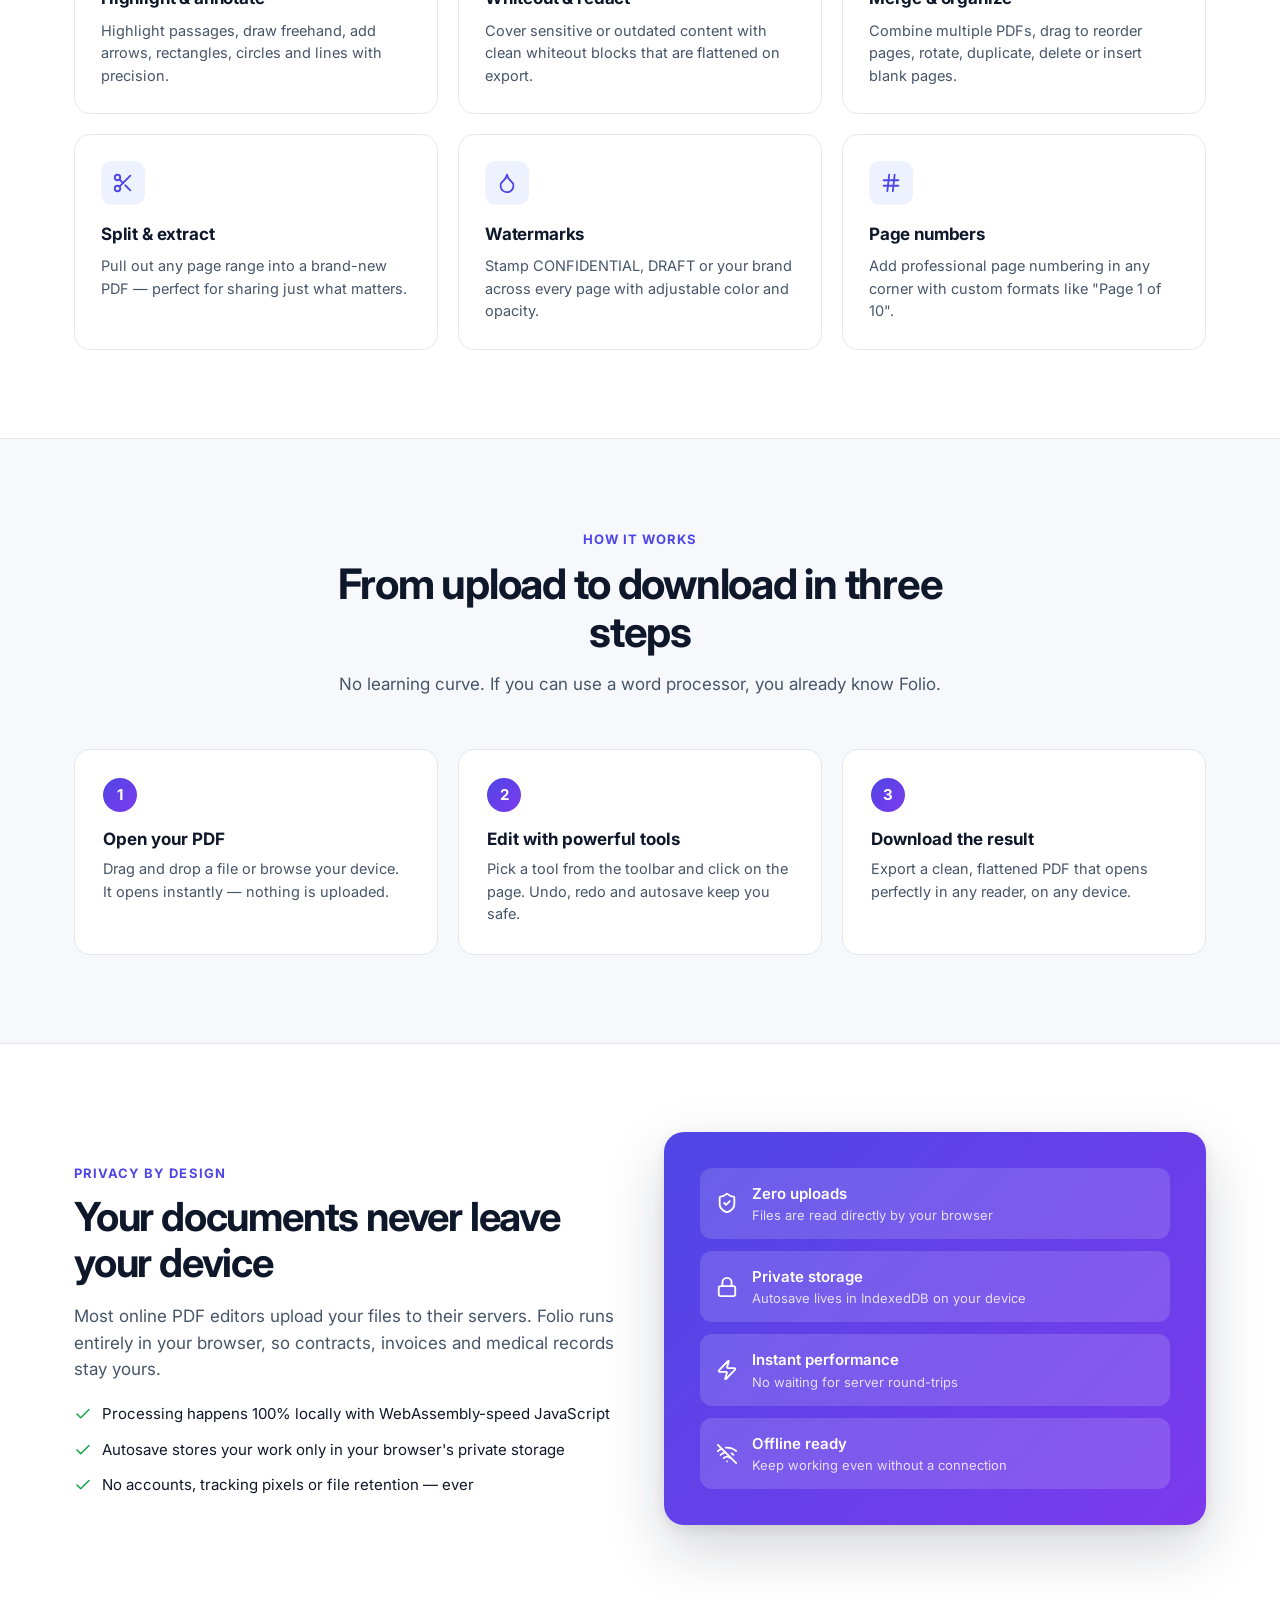
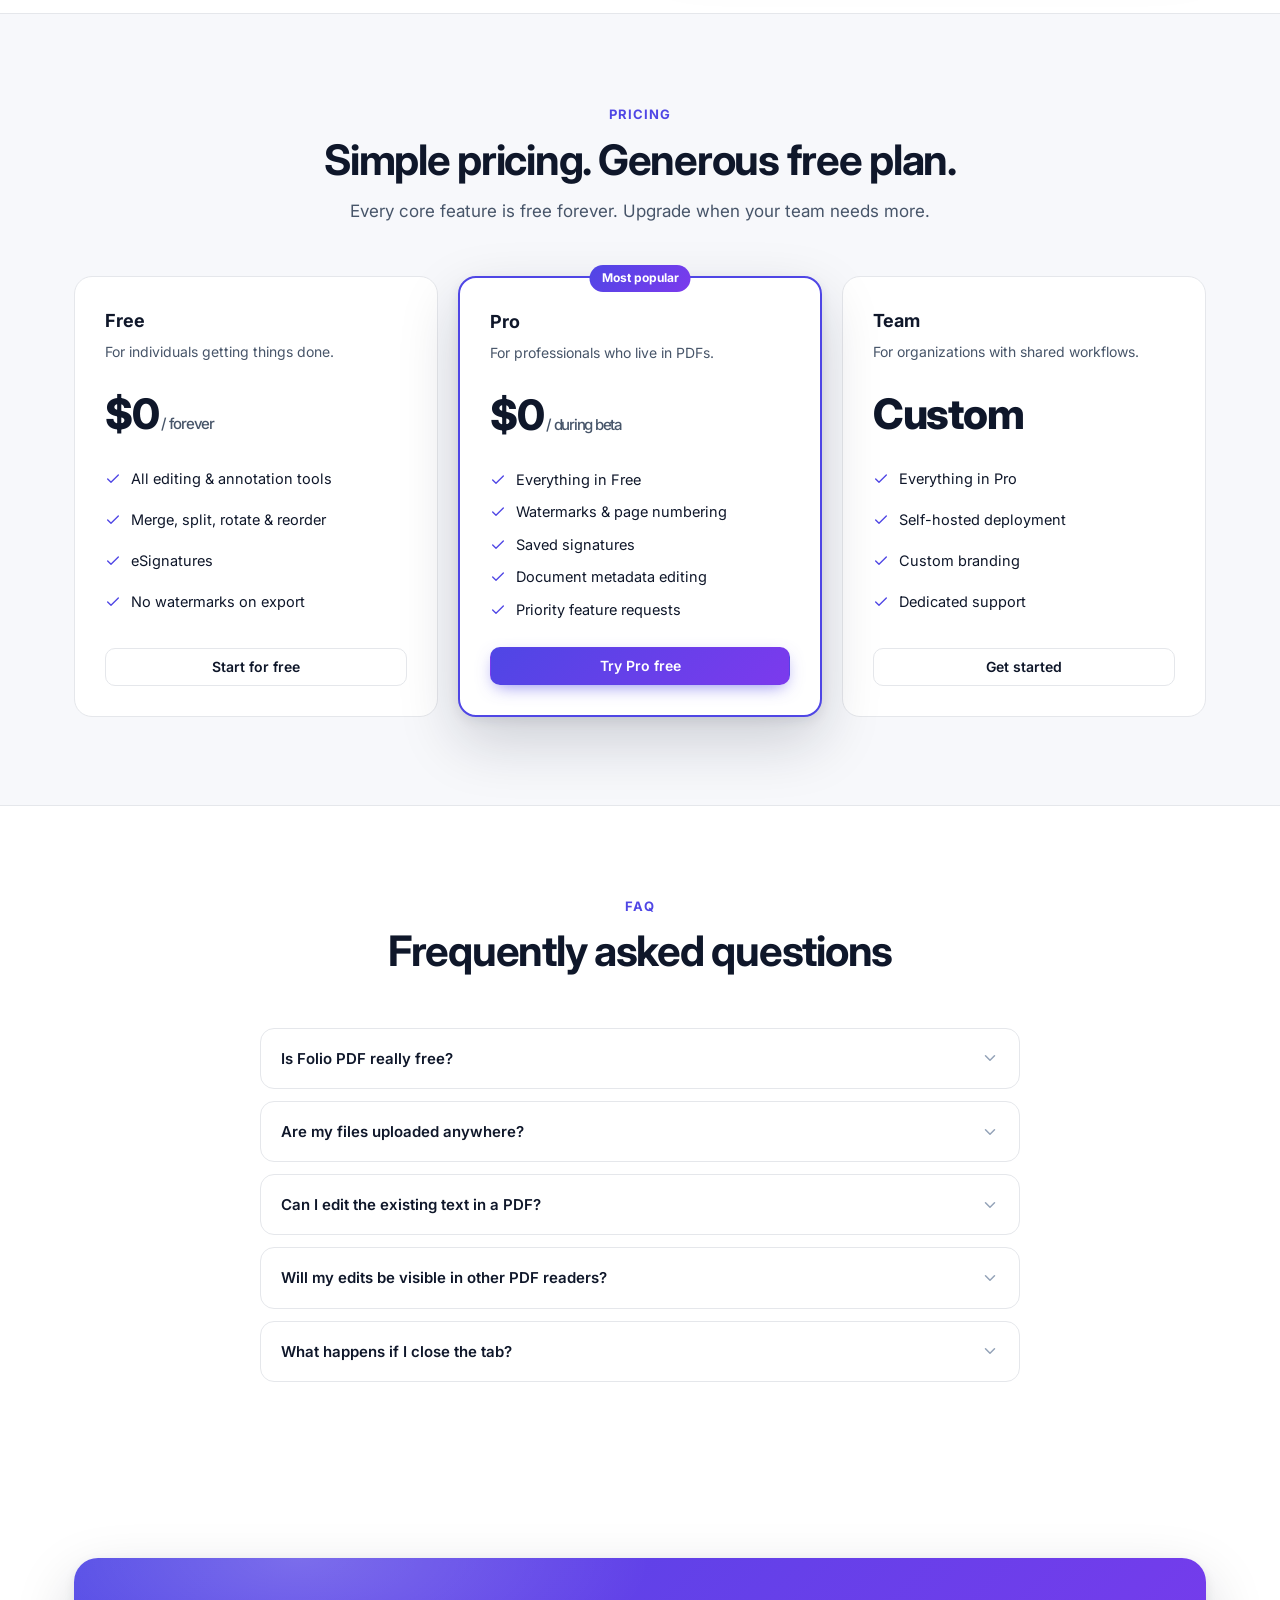
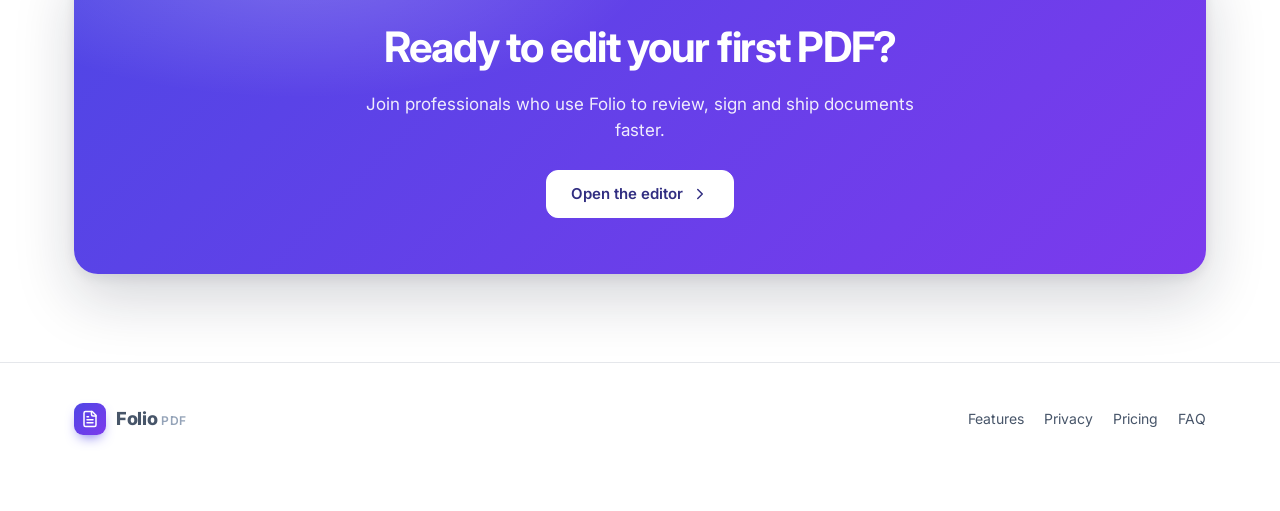
==== commit 71516359: "Remove GitHub links from the landing page Co-Authored-By: Claude Opus 5.5 <noreply@anthropic.com>" ====
--- a/index.html
+++ b/index.html
@@ -33,7 +33,6 @@
       </nav>
       <div class="nav-actions">
         <button class="icon-btn" id="themeBtn" aria-label="Toggle dark mode"><i data-icon="moon"></i></button>
-        <a href="https://github.com/RevanthReddyAbbati/PdfEditor" class="btn btn-ghost" target="_blank" rel="noopener"><i data-icon="github" data-size="16"></i> GitHub</a>
         <a href="app.html" class="btn btn-primary">Open editor</a>
         <button class="icon-btn nav-toggle" id="navToggle" aria-label="Menu"><i data-icon="menu"></i></button>
       </div>
@@ -205,7 +204,7 @@
               <li><i data-icon="check" data-size="16"></i> Custom branding</li>
               <li><i data-icon="check" data-size="16"></i> Dedicated support</li>
             </ul>
-            <a href="https://github.com/RevanthReddyAbbati/PdfEditor" class="btn" target="_blank" rel="noopener">Contact us</a>
+            <a href="app.html" class="btn">Get started</a>
           </div>
         </div>
       </div>
@@ -243,7 +242,6 @@
       <a href="./" class="logo"><span class="logo-mark"><i data-icon="file"></i></span><span>Folio<small>PDF</small></span></a>
       <nav>
         <a href="#features">Features</a><a href="#privacy">Privacy</a><a href="#pricing">Pricing</a><a href="#faq">FAQ</a>
-        <a href="https://github.com/RevanthReddyAbbati/PdfEditor" target="_blank" rel="noopener">GitHub</a>
       </nav>
     </div>
   </div>
